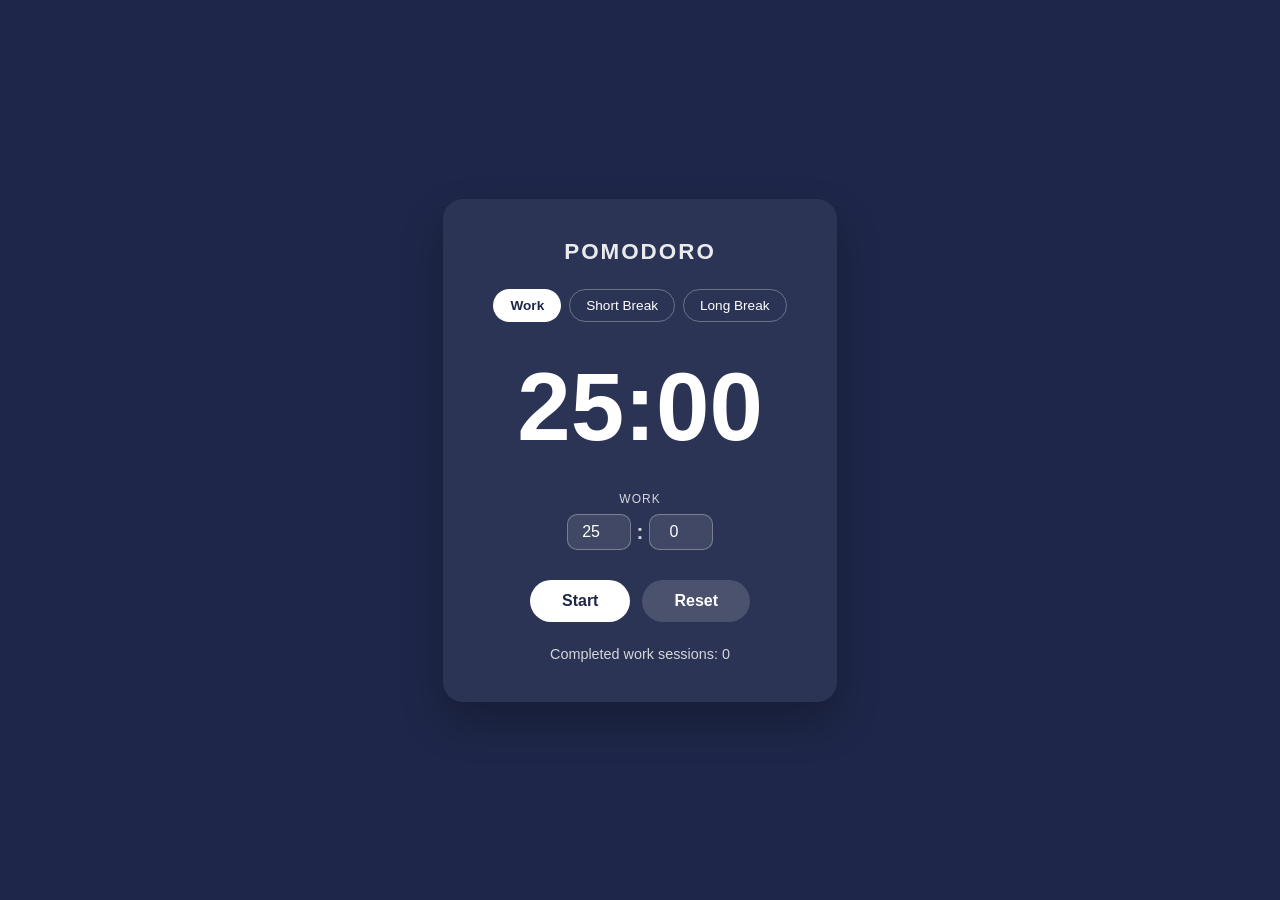
==== index.html @ e92f0671 "Rename main.html to index.html" ====
<!doctype html>
<html>
  <head>
    <meta charset="utf-8" />
    <meta http-equiv="refresh" content="0; url=pomodoro/screen.html" />
    <title>Redirecting…</title>
  </head>
  <body>
    <p>
      Redirecting to <a href="pomodoro/screen.html">pomodoro</a>…
    </p>
  </body>
</html>
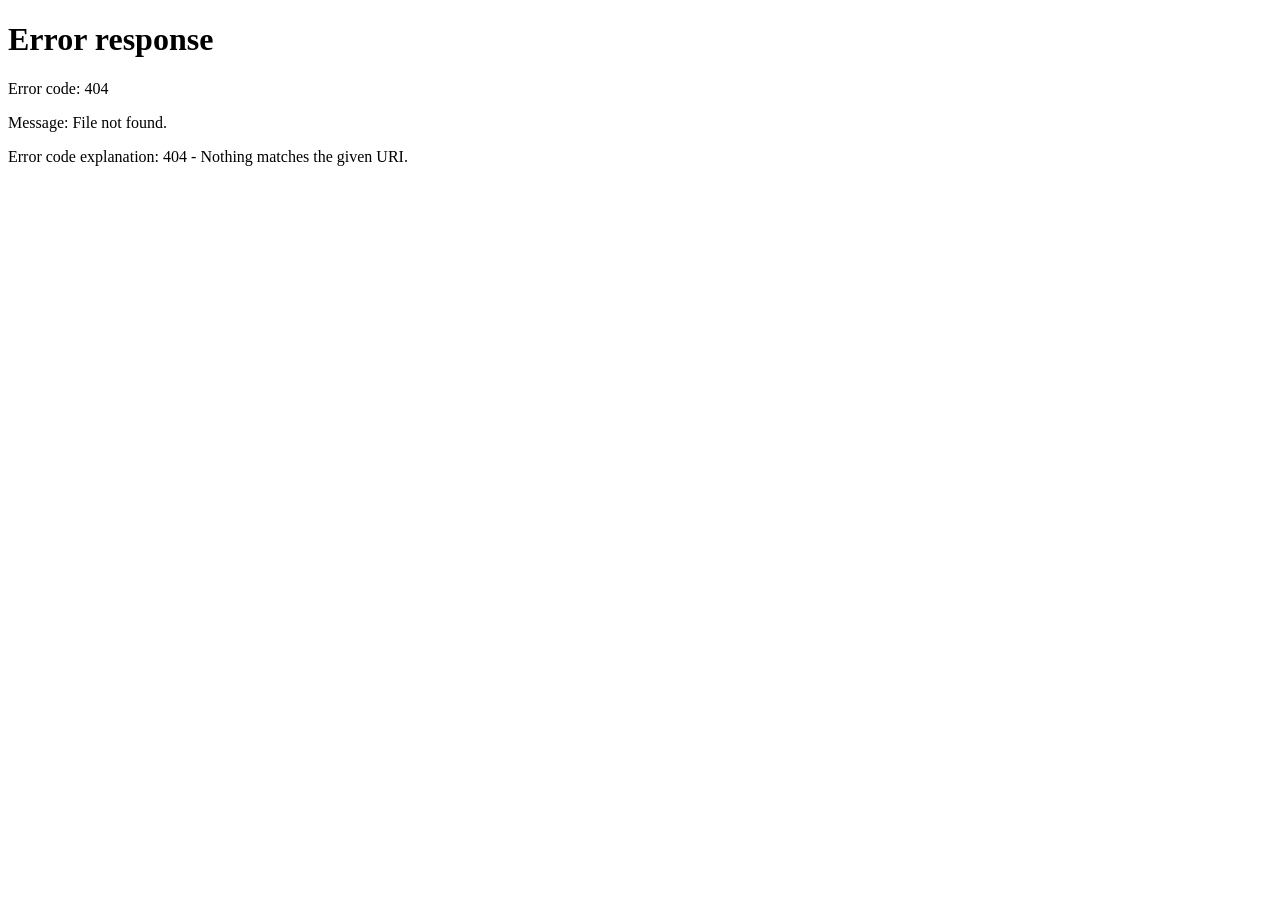
==== commit f25718c1: "Update index.html" ====
--- a/index.html
+++ b/index.html
@@ -1,13 +1,16 @@
 <!doctype html>
-<html>
+<html lang="en">
   <head>
     <meta charset="utf-8" />
-    <meta http-equiv="refresh" content="0; url=pomodoro/screen.html" />
     <title>Redirecting…</title>
+
+    <meta http-equiv="refresh" content="0; url=/pomodoro/pomodoro/" />
+
+    <script>
+      location.replace("/pomodoro/pomodoro/");
+    </script>
   </head>
   <body>
-    <p>
-      Redirecting to <a href="pomodoro/screen.html">pomodoro</a>…
-    </p>
+    <p>Redirecting to <a href="/pomodoro/pomodoro/">Pomodoro</a>…</p>
   </body>
 </html>
